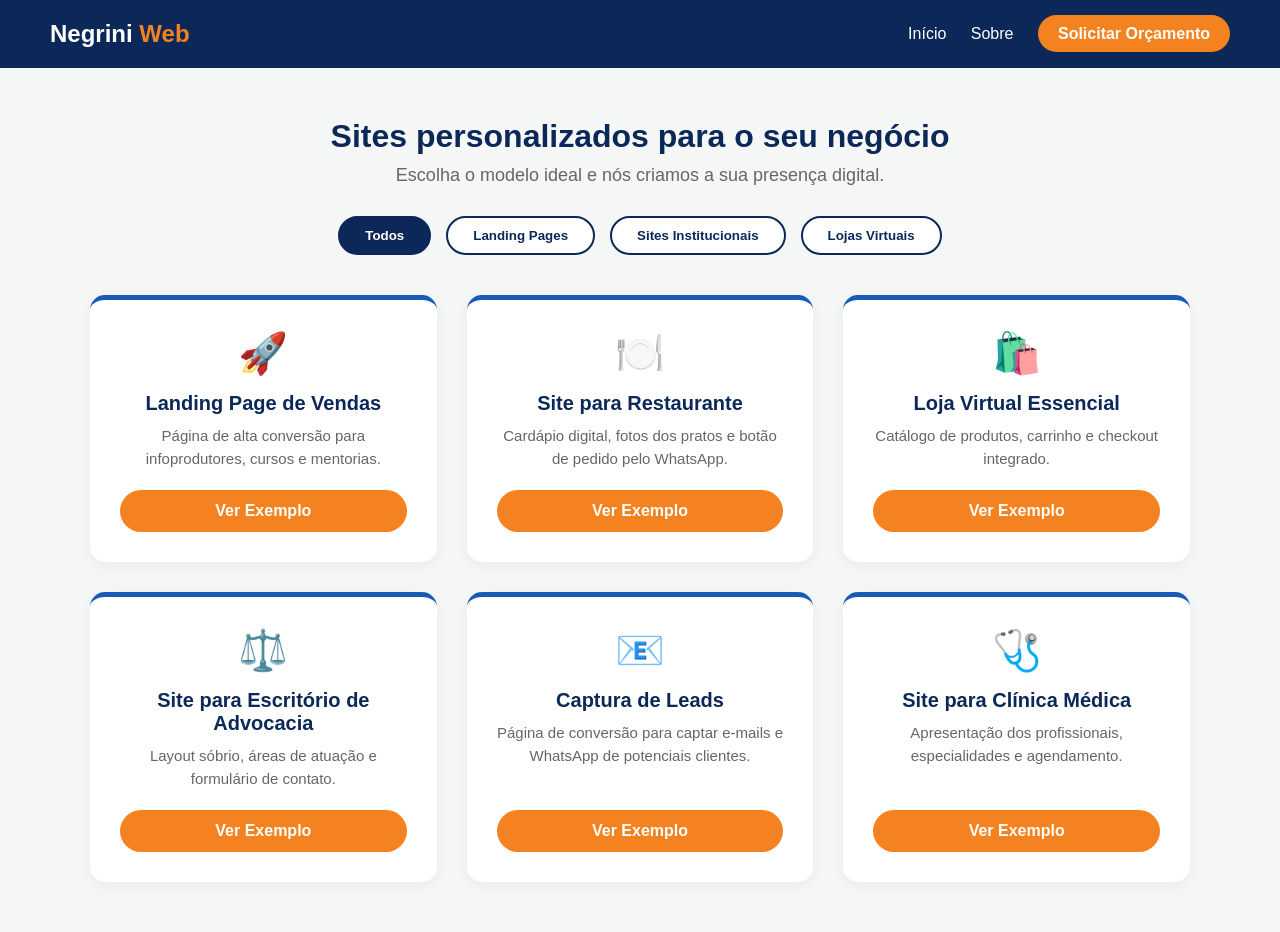
==== index.html @ 63f38533 "Add files via upload" ====
<!DOCTYPE html>
<html lang="pt-BR">
<head>
    <meta charset="UTF-8">
    <meta name="viewport" content="width=device-width, initial-scale=1.0">
    <title>Portfólio de Criação de Sites - Negrini Web</title>
    
    <!-- Meta tags para LinkedIn e Redes Sociais -->
    <meta property="og:title" content="Portfólio de Criação de Sites - Negrini Web" />
    <meta property="og:description" content="Sites personalizados para o seu negócio: Landing Pages, Sites Institucionais e Lojas Virtuais. Escolha o modelo ideal e nós criamos a sua presença digital." />
    <meta property="og:image" content="https://seu-usuario.github.io/nome-do-repositorio/preview.jpg" />
    <meta property="og:url" content="https://seu-usuario.github.io/nome-do-repositorio/" />
    <meta property="og:type" content="website" />
    
    <link rel="stylesheet" href="portfolio.css">
</head>
<body>

    <header>
        <div class="logo">Negrini <span>Web</span></div>
        <nav>
            <a href="#">Início</a>
            <a href="#">Sobre</a>
            <a href="#" class="btn-contato">Solicitar Orçamento</a>
        </nav>
    </header>

    <main>
        <section class="titulo-pagina">
            <h1>Sites personalizados para o seu negócio</h1>
            <p>Escolha o modelo ideal e nós criamos a sua presença digital.</p>
        </section>

        <!-- Botões de Filtro -->
        <section class="filtros">
            <button class="ativo" onclick="filtrarProjetos('todos')">Todos</button>
            <button onclick="filtrarProjetos('landing')">Landing Pages</button>
            <button onclick="filtrarProjetos('institucional')">Sites Institucionais</button>
            <button onclick="filtrarProjetos('loja')">Lojas Virtuais</button>
        </section>

        <!-- Grid de Projetos -->
        <section class="grid-portfolio" id="grid-portfolio">
            
            <!-- Projeto 1: Landing Page de Vendas -->
            <article class="card-projeto" data-categoria="landing">
                <div class="icone">🚀</div>
                <h3>Landing Page de Vendas</h3>
                <p>Página de alta conversão para infoprodutores, cursos e mentorias.</p>
                <a href="template-vendas.html" class="btn-selecionar" style="text-decoration: none; display: inline-block;">Ver Exemplo</a>
            </article>

            <!-- Projeto 2: Site para Restaurante -->
            <article class="card-projeto" data-categoria="institucional">
                <div class="icone">🍽️</div>
                <h3>Site para Restaurante</h3>
                <p>Cardápio digital, fotos dos pratos e botão de pedido pelo WhatsApp.</p>
                <a href="template-restaurante.html" class="btn-selecionar" style="text-decoration: none; display: inline-block;">Ver Exemplo</a>
            </article>

            <!-- Projeto 3: Loja Virtual Simples -->
            <article class="card-projeto" data-categoria="loja">
                <div class="icone">🛍️</div>
                <h3>Loja Virtual Essencial</h3>
                <p>Catálogo de produtos, carrinho e checkout integrado.</p>
                <a href="template-loja.html" class="btn-selecionar" style="text-decoration: none; display: inline-block;">Ver Exemplo</a>
            </article>

            <!-- Projeto 4: Site para Advogado -->
            <article class="card-projeto" data-categoria="institucional">
                <div class="icone">⚖️</div>
                <h3>Site para Escritório de Advocacia</h3>
                <p>Layout sóbrio, áreas de atuação e formulário de contato.</p>
                <a href="template-advocacia.html" class="btn-selecionar" style="text-decoration: none; display: inline-block;">Ver Exemplo</a>
            </article>

            <!-- Projeto 5: Template de Captura de Leads -->
            <article class="card-projeto" data-categoria="landing">
                <div class="icone">📧</div>
                <h3>Captura de Leads</h3>
                <p>Página de conversão para captar e-mails e WhatsApp de potenciais clientes.</p>
                <a href="template-leads.html" class="btn-selecionar" style="text-decoration: none; display: inline-block;">Ver Exemplo</a>
            </article>

            <!-- Projeto 6: Site para Clínica -->
            <article class="card-projeto" data-categoria="institucional">
                <div class="icone">🩺</div>
                <h3>Site para Clínica Médica</h3>
                <p>Apresentação dos profissionais, especialidades e agendamento.</p>
                <a href="template-clinica.html" class="btn-selecionar" style="text-decoration: none; display: inline-block;">Ver Exemplo</a>
            </article>

        </section>
    </main>

    <script src="portfolio.js"></script>
</body>
</html>
---- portfolio.css ----
/* RESET E GERAL */
* { margin: 0; padding: 0; box-sizing: border-box; font-family: 'Arial', sans-serif; }
body { background-color: #f4f7f6; color: #333; }

/* CABEÇALHO */
header {
    background-color: #0B2859;
    color: white;
    display: flex;
    justify-content: space-between;
    align-items: center;
    padding: 20px 50px;
}
.logo { font-size: 24px; font-weight: bold; }
.logo span { color: #F58220; }
nav a {
    color: white;
    text-decoration: none;
    margin-left: 20px;
    font-weight: 500;
}
nav .btn-contato {
    background-color: #F58220;
    padding: 10px 20px;
    border-radius: 50px;
    font-weight: bold;
    transition: 0.3s;
}
nav .btn-contato:hover { background-color: #D96F15; }

/* TÍTULOS */
.titulo-pagina {
    text-align: center;
    padding: 50px 20px 30px 20px;
}
.titulo-pagina h1 {
    color: #0B2859;
    font-size: 32px;
    margin-bottom: 10px;
}
.titulo-pagina p {
    color: #666;
    font-size: 18px;
}

/* BOTÕES DE FILTRO */
.filtros {
    display: flex;
    justify-content: center;
    gap: 15px;
    margin-bottom: 40px;
    flex-wrap: wrap;
}
.filtros button {
    background-color: #fff;
    color: #0B2859;
    border: 2px solid #0B2859;
    padding: 10px 25px;
    border-radius: 50px;
    font-weight: bold;
    cursor: pointer;
    transition: 0.3s;
}
.filtros button:hover,
.filtros button.ativo {
    background-color: #0B2859;
    color: white;
}

/* GRID DE PROJETOS */
.grid-portfolio {
    display: grid;
    grid-template-columns: repeat(auto-fit, minmax(300px, 1fr));
    gap: 30px;
    padding: 0 50px 50px 50px;
    max-width: 1200px;
    margin: 0 auto;
}

/* CARTÃO DE PROJETO */
.card-projeto {
    background-color: #fff;
    padding: 30px;
    border-radius: 15px;
    text-align: center;
    box-shadow: 0 4px 15px rgba(0,0,0,0.05);
    border-top: 5px solid #195AB4;
    transition: 0.3s;
    display: flex;
    flex-direction: column;
}
.card-projeto:hover {
    transform: translateY(-10px);
    border-top-color: #F58220;
    box-shadow: 0 10px 25px rgba(0,0,0,0.1);
}
.card-projeto .icone {
    font-size: 40px;
    margin-bottom: 15px;
}
.card-projeto h3 {
    color: #0B2859;
    font-size: 20px;
    margin-bottom: 10px;
}
.card-projeto p {
    color: #666;
    font-size: 15px;
    line-height: 1.5;
    margin-bottom: 20px;
    flex-grow: 1;
}

/* BOTÃO DE SELEÇÃO */
.btn-selecionar {
    background-color: #F58220;
    color: white;
    border: none;
    padding: 12px 20px;
    border-radius: 50px;
    font-weight: bold;
    cursor: pointer;
    transition: 0.3s;
}
.btn-selecionar:hover {
    background-color: #D96F15;
    transform: scale(1.05);
}

/* CLASSE PARA ESCONDER PROJETOS FILTRADOS */
.esconder { display: none; }
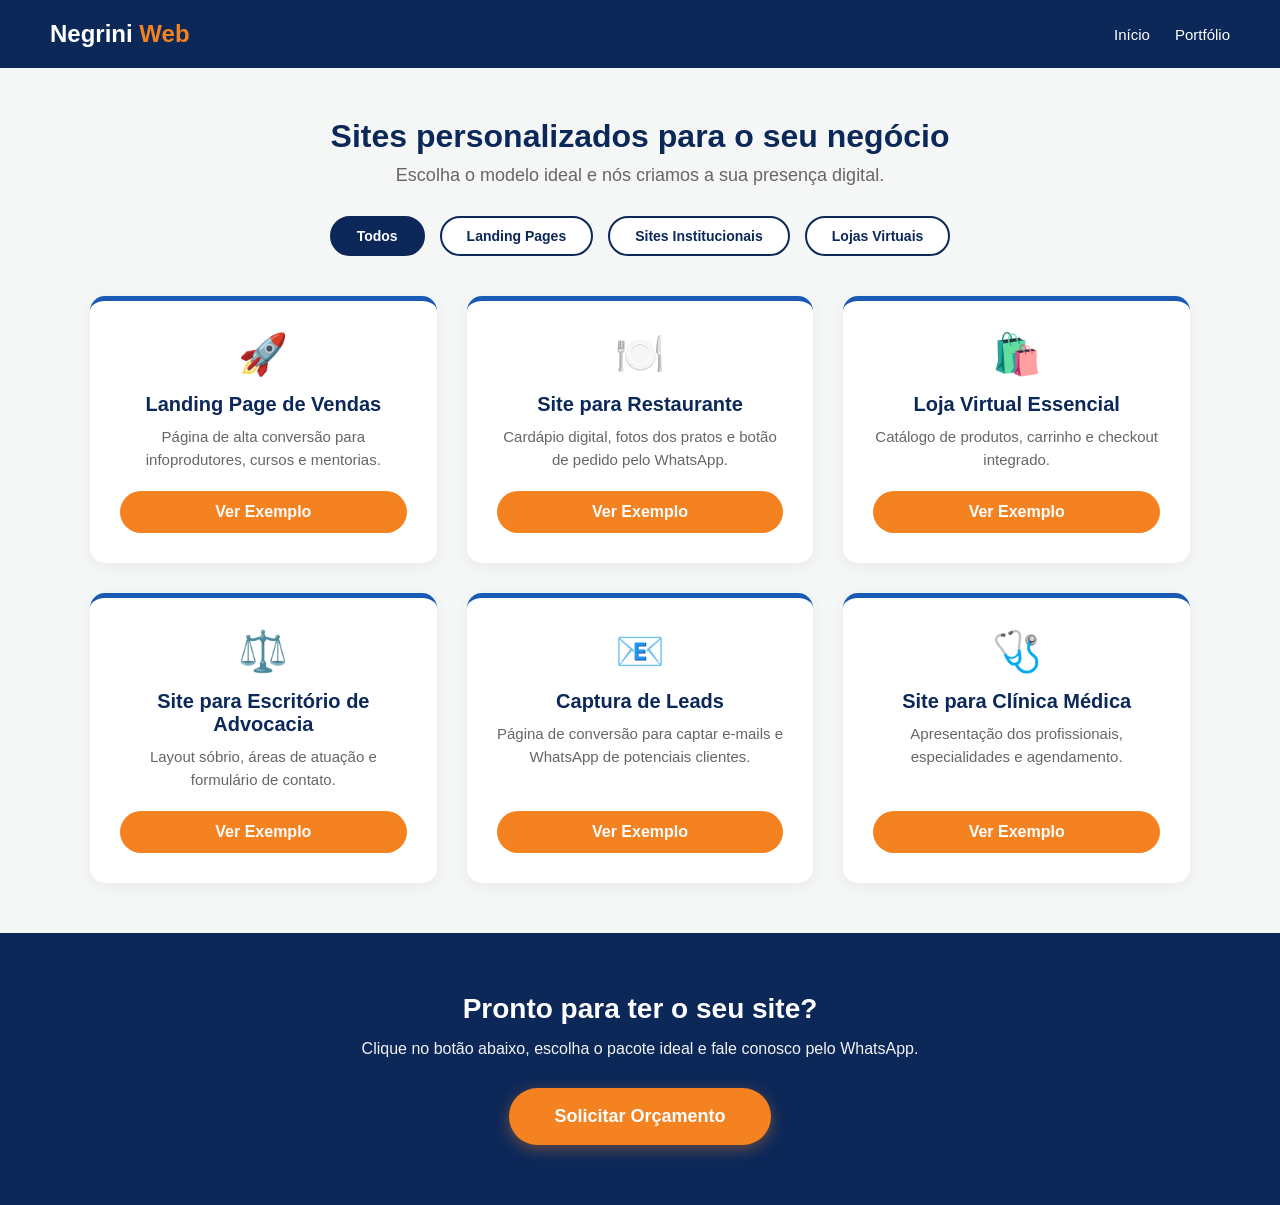
==== commit 72b3c7ed: "Add files via upload" ====
--- a/index.html
+++ b/index.html
@@ -8,8 +8,8 @@
     <!-- Meta tags para LinkedIn e Redes Sociais -->
     <meta property="og:title" content="Portfólio de Criação de Sites - Negrini Web" />
     <meta property="og:description" content="Sites personalizados para o seu negócio: Landing Pages, Sites Institucionais e Lojas Virtuais. Escolha o modelo ideal e nós criamos a sua presença digital." />
-    <meta property="og:image" content="https://seu-usuario.github.io/nome-do-repositorio/preview.jpg" />
-    <meta property="og:url" content="https://seu-usuario.github.io/nome-do-repositorio/" />
+    <meta property="og:image" content="https://helbertnegrini.github.io/negriniweb-portfolio/Negrini%20Web%20.jpeg" />
+    <meta property="og:url" content="https://helbertnegrini.github.io/negriniweb-portfolio/" />
     <meta property="og:type" content="website" />
     
     <link rel="stylesheet" href="portfolio.css">
@@ -20,34 +20,33 @@
         <div class="logo">Negrini <span>Web</span></div>
         <nav>
             <a href="#">Início</a>
-            <a href="#">Sobre</a>
-            <a href="#" class="btn-contato">Solicitar Orçamento</a>
+            <a href="#portfolio">Portfólio</a>
         </nav>
     </header>
 
     <main>
-        <section class="titulo-pagina">
+        <section class="titulo-pagina" id="portfolio">
             <h1>Sites personalizados para o seu negócio</h1>
             <p>Escolha o modelo ideal e nós criamos a sua presença digital.</p>
         </section>
 
         <!-- Botões de Filtro -->
         <section class="filtros">
-            <button class="ativo" onclick="filtrarProjetos('todos')">Todos</button>
-            <button onclick="filtrarProjetos('landing')">Landing Pages</button>
-            <button onclick="filtrarProjetos('institucional')">Sites Institucionais</button>
-            <button onclick="filtrarProjetos('loja')">Lojas Virtuais</button>
+            <button class="ativo" onclick="filtrarProjetos('todos', event)">Todos</button>
+            <button onclick="filtrarProjetos('landing', event)">Landing Pages</button>
+            <button onclick="filtrarProjetos('institucional', event)">Sites Institucionais</button>
+            <button onclick="filtrarProjetos('loja', event)">Lojas Virtuais</button>
         </section>
 
         <!-- Grid de Projetos -->
         <section class="grid-portfolio" id="grid-portfolio">
-            
+
             <!-- Projeto 1: Landing Page de Vendas -->
             <article class="card-projeto" data-categoria="landing">
                 <div class="icone">🚀</div>
                 <h3>Landing Page de Vendas</h3>
                 <p>Página de alta conversão para infoprodutores, cursos e mentorias.</p>
-                <a href="template-vendas.html" class="btn-selecionar" style="text-decoration: none; display: inline-block;">Ver Exemplo</a>
+                <a href="template-vendas.html" class="btn-selecionar">Ver Exemplo</a>
             </article>
 
             <!-- Projeto 2: Site para Restaurante -->
@@ -55,7 +54,7 @@
                 <div class="icone">🍽️</div>
                 <h3>Site para Restaurante</h3>
                 <p>Cardápio digital, fotos dos pratos e botão de pedido pelo WhatsApp.</p>
-                <a href="template-restaurante.html" class="btn-selecionar" style="text-decoration: none; display: inline-block;">Ver Exemplo</a>
+                <a href="template-restaurante.html" class="btn-selecionar">Ver Exemplo</a>
             </article>
 
             <!-- Projeto 3: Loja Virtual Simples -->
@@ -63,7 +62,7 @@
                 <div class="icone">🛍️</div>
                 <h3>Loja Virtual Essencial</h3>
                 <p>Catálogo de produtos, carrinho e checkout integrado.</p>
-                <a href="template-loja.html" class="btn-selecionar" style="text-decoration: none; display: inline-block;">Ver Exemplo</a>
+                <a href="template-loja.html" class="btn-selecionar">Ver Exemplo</a>
             </article>
 
             <!-- Projeto 4: Site para Advogado -->
@@ -71,7 +70,7 @@
                 <div class="icone">⚖️</div>
                 <h3>Site para Escritório de Advocacia</h3>
                 <p>Layout sóbrio, áreas de atuação e formulário de contato.</p>
-                <a href="template-advocacia.html" class="btn-selecionar" style="text-decoration: none; display: inline-block;">Ver Exemplo</a>
+                <a href="template-advocacia.html" class="btn-selecionar">Ver Exemplo</a>
             </article>
 
             <!-- Projeto 5: Template de Captura de Leads -->
@@ -79,7 +78,7 @@
                 <div class="icone">📧</div>
                 <h3>Captura de Leads</h3>
                 <p>Página de conversão para captar e-mails e WhatsApp de potenciais clientes.</p>
-                <a href="template-leads.html" class="btn-selecionar" style="text-decoration: none; display: inline-block;">Ver Exemplo</a>
+                <a href="template-leads.html" class="btn-selecionar">Ver Exemplo</a>
             </article>
 
             <!-- Projeto 6: Site para Clínica -->
@@ -87,11 +86,78 @@
                 <div class="icone">🩺</div>
                 <h3>Site para Clínica Médica</h3>
                 <p>Apresentação dos profissionais, especialidades e agendamento.</p>
-                <a href="template-clinica.html" class="btn-selecionar" style="text-decoration: none; display: inline-block;">Ver Exemplo</a>
+                <a href="template-clinica.html" class="btn-selecionar">Ver Exemplo</a>
             </article>
 
         </section>
+
+        <!-- CTA Final: Botão de Orçamento -->
+        <section class="cta-final">
+            <h2>Pronto para ter o seu site?</h2>
+            <p>Clique no botão abaixo, escolha o pacote ideal e fale conosco pelo WhatsApp.</p>
+            <button onclick="abrirModalPacotes()" class="btn-orcamento">Solicitar Orçamento</button>
+        </section>
     </main>
+
+    <!-- MODAL DE PACOTES (aparece ao clicar no botão) -->
+    <div class="modal-overlay" id="modalPacotes">
+        <div class="modal-conteudo">
+            <button class="btn-fechar" onclick="fecharModalPacotes()">✕</button>
+            <h2>Escolha o Pacote Ideal</h2>
+            <p class="subtitulo-modal">Cada pacote inclui hospedagem, domínio e suporte. Clique no que combina com você.</p>
+
+            <div class="grid-pacotes">
+
+                <!-- Pacote 1: Essencial -->
+                <div class="card-pacote">
+                    <h3>Essencial</h3>
+                    <p class="preco-pacote">A partir de <span>R$ 1.500</span></p>
+                    <ul class="lista-pacote">
+                        <li>✅ Site com até 4 páginas</li>
+                        <li>✅ Design responsivo</li>
+                        <li>✅ Formulário de contato</li>
+                        <li>✅ Botão de WhatsApp</li>
+                        <li>✅ Hospedagem e domínio configurados</li>
+                    </ul>
+                    <a href="https://wa.me/5531999999999?text=Ol%C3%A1!%20Tenho%20interesse%20no%20Pacote%20Essencial%20da%20Negrini%20Web." class="btn-pacote" target="_blank">Quero o Essencial</a>
+                </div>
+
+                <!-- Pacote 2: Profissional -->
+                <div class="card-pacote destaque">
+                    <div class="selo-popular">Mais Popular</div>
+                    <h3>Profissional</h3>
+                    <p class="preco-pacote">A partir de <span>R$ 3.500</span></p>
+                    <ul class="lista-pacote">
+                        <li>✅ Site com até 8 páginas</li>
+                        <li>✅ Design responsivo e moderno</li>
+                        <li>✅ SEO básico (Google)</li>
+                        <li>✅ Integração com WhatsApp</li>
+                        <li>✅ Blog ou catálogo de produtos</li>
+                        <li>✅ Hospedagem e domínio configurados</li>
+                    </ul>
+                    <a href="https://wa.me/5531999999999?text=Ol%C3%A1!%20Tenho%20interesse%20no%20Pacote%20Profissional%20da%20Negrini%20Web." class="btn-pacote" target="_blank">Quero o Profissional</a>
+                </div>
+
+                <!-- Pacote 3: Premium -->
+                <div class="card-pacote">
+                    <h3>Premium</h3>
+                    <p class="preco-pacote">A partir de <span>R$ 7.000</span></p>
+                    <ul class="lista-pacote">
+                        <li>✅ Site com até 15 páginas</li>
+                        <li>✅ E-commerce completo</li>
+                        <li>✅ Checkout integrado (Pix, Cartão, Boleto)</li>
+                        <li>✅ Integração com CRM e automações</li>
+                        <li>✅ SEO avançado e Google Analytics</li>
+                        <li>✅ Suporte prioritário por 6 meses</li>
+                    </ul>
+                    <a href="https://wa.me/5531999999999?text=Ol%C3%A1!%20Tenho%20interesse%20no%20Pacote%20Premium%20da%20Negrini%20Web." class="btn-pacote" target="_blank">Quero o Premium</a>
+                </div>
+
+            </div>
+
+            <p class="modal-rodape">Não encontrou o que procurava? <a href="https://wa.me/5531999999999?text=Ol%C3%A1!%20Gostaria%20de%20um%20or%C3%A7amento%20personalizado." target="_blank">Fale conosco para um orçamento personalizado</a>.</p>
+        </div>
+    </div>
 
     <script src="portfolio.js"></script>
 </body>
--- a/portfolio.css
+++ b/portfolio.css
@@ -10,23 +10,26 @@
     justify-content: space-between;
     align-items: center;
     padding: 20px 50px;
+    flex-wrap: wrap;
+    gap: 15px;
 }
 .logo { font-size: 24px; font-weight: bold; }
 .logo span { color: #F58220; }
+
+nav {
+    display: flex;
+    align-items: center;
+    gap: 25px;
+    flex-wrap: wrap;
+}
 nav a {
     color: white;
     text-decoration: none;
-    margin-left: 20px;
     font-weight: 500;
-}
-nav .btn-contato {
-    background-color: #F58220;
-    padding: 10px 20px;
-    border-radius: 50px;
-    font-weight: bold;
-    transition: 0.3s;
-}
-nav .btn-contato:hover { background-color: #D96F15; }
+    font-size: 15px;
+    transition: 0.3s;
+}
+nav a:hover { color: #F58220; }
 
 /* TÍTULOS */
 .titulo-pagina {
@@ -50,6 +53,7 @@
     gap: 15px;
     margin-bottom: 40px;
     flex-wrap: wrap;
+    padding: 0 15px;
 }
 .filtros button {
     background-color: #fff;
@@ -60,6 +64,7 @@
     font-weight: bold;
     cursor: pointer;
     transition: 0.3s;
+    font-size: 14px;
 }
 .filtros button:hover,
 .filtros button.ativo {
@@ -94,22 +99,9 @@
     border-top-color: #F58220;
     box-shadow: 0 10px 25px rgba(0,0,0,0.1);
 }
-.card-projeto .icone {
-    font-size: 40px;
-    margin-bottom: 15px;
-}
-.card-projeto h3 {
-    color: #0B2859;
-    font-size: 20px;
-    margin-bottom: 10px;
-}
-.card-projeto p {
-    color: #666;
-    font-size: 15px;
-    line-height: 1.5;
-    margin-bottom: 20px;
-    flex-grow: 1;
-}
+.card-projeto .icone { font-size: 40px; margin-bottom: 15px; }
+.card-projeto h3 { color: #0B2859; font-size: 20px; margin-bottom: 10px; }
+.card-projeto p { color: #666; font-size: 15px; line-height: 1.5; margin-bottom: 20px; flex-grow: 1; }
 
 /* BOTÃO DE SELEÇÃO */
 .btn-selecionar {
@@ -121,11 +113,212 @@
     font-weight: bold;
     cursor: pointer;
     transition: 0.3s;
-}
-.btn-selecionar:hover {
-    background-color: #D96F15;
-    transform: scale(1.05);
-}
+    text-decoration: none;
+    display: inline-block;
+    text-align: center;
+}
+.btn-selecionar:hover { background-color: #D96F15; transform: scale(1.05); }
+
+/* CTA FINAL (BOTÃO DE ORÇAMENTO) */
+.cta-final {
+    background-color: #0B2859;
+    color: white;
+    text-align: center;
+    padding: 60px 20px;
+}
+.cta-final h2 { font-size: 28px; margin-bottom: 15px; }
+.cta-final p { font-size: 16px; color: #F2F2F2; margin-bottom: 30px; max-width: 600px; margin-left: auto; margin-right: auto; }
+.btn-orcamento {
+    background-color: #F58220;
+    color: white;
+    border: none;
+    padding: 18px 45px;
+    border-radius: 50px;
+    font-size: 18px;
+    font-weight: bold;
+    cursor: pointer;
+    transition: 0.3s;
+    box-shadow: 0 4px 15px rgba(245, 130, 32, 0.4);
+}
+.btn-orcamento:hover { background-color: #D96F15; transform: scale(1.05); }
+
+/* ============================
+   MODAL DE PACOTES
+   ============================ */
+.modal-overlay {
+    display: none; /* Escondido por padrão */
+    position: fixed;
+    top: 0; left: 0;
+    width: 100%;
+    height: 100%;
+    background-color: rgba(0,0,0,0.7);
+    z-index: 2000;
+    justify-content: center;
+    align-items: center;
+    padding: 20px;
+    overflow-y: auto;
+}
+.modal-conteudo {
+    background-color: #f4f7f6;
+    border-radius: 20px;
+    max-width: 1100px;
+    width: 100%;
+    padding: 50px 30px 30px 30px;
+    position: relative;
+    max-height: 90vh;
+    overflow-y: auto;
+    animation: aparecerModal 0.3s ease;
+}
+@keyframes aparecerModal {
+    from { opacity: 0; transform: scale(0.95); }
+    to { opacity: 1; transform: scale(1); }
+}
+.btn-fechar {
+    position: absolute;
+    top: 15px;
+    right: 20px;
+    background: #0B2859;
+    color: white;
+    border: none;
+    width: 40px;
+    height: 40px;
+    border-radius: 50%;
+    font-size: 20px;
+    cursor: pointer;
+    transition: 0.3s;
+    display: flex;
+    align-items: center;
+    justify-content: center;
+}
+.btn-fechar:hover { background: #F58220; transform: rotate(90deg); }
+
+.modal-conteudo h2 {
+    text-align: center;
+    color: #0B2859;
+    font-size: 30px;
+    margin-bottom: 10px;
+}
+.subtitulo-modal {
+    text-align: center;
+    color: #666;
+    font-size: 15px;
+    margin-bottom: 35px;
+    max-width: 700px;
+    margin-left: auto;
+    margin-right: auto;
+}
+.grid-pacotes {
+    display: flex;
+    justify-content: center;
+    gap: 25px;
+    flex-wrap: wrap;
+    align-items: stretch;
+}
+.card-pacote {
+    background: white;
+    padding: 30px 20px;
+    border-radius: 15px;
+    width: 300px;
+    box-shadow: 0 4px 15px rgba(0,0,0,0.08);
+    border-top: 5px solid #195AB4;
+    transition: 0.3s;
+    display: flex;
+    flex-direction: column;
+    position: relative;
+}
+.card-pacote:hover {
+    transform: translateY(-8px);
+    box-shadow: 0 15px 35px rgba(0,0,0,0.15);
+    border-top-color: #F58220;
+}
+.card-pacote.destaque {
+    border: 3px solid #F58220;
+    border-top: 5px solid #F58220;
+}
+.selo-popular {
+    position: absolute;
+    top: -15px;
+    left: 50%;
+    transform: translateX(-50%);
+    background-color: #F58220;
+    color: white;
+    padding: 6px 20px;
+    border-radius: 50px;
+    font-size: 11px;
+    font-weight: bold;
+    text-transform: uppercase;
+    white-space: nowrap;
+}
+.card-pacote h3 { color: #0B2859; font-size: 22px; margin-bottom: 10px; text-align: center; }
+.preco-pacote { color: #666; font-size: 14px; margin-bottom: 20px; text-align: center; }
+.preco-pacote span { display: block; color: #F58220; font-size: 28px; font-weight: bold; margin-top: 5px; }
+.lista-pacote { list-style: none; text-align: left; margin-bottom: 25px; flex-grow: 1; }
+.lista-pacote li { font-size: 13px; color: #444; padding: 7px 0; border-bottom: 1px solid #f0f0f0; }
+.btn-pacote {
+    background-color: #0B2859;
+    color: white;
+    padding: 14px 20px;
+    border-radius: 50px;
+    text-decoration: none;
+    font-weight: bold;
+    font-size: 14px;
+    text-align: center;
+    transition: 0.3s;
+    display: block;
+}
+.btn-pacote:hover { background-color: #F58220; transform: scale(1.03); }
+.card-pacote.destaque .btn-pacote { background-color: #F58220; }
+.card-pacote.destaque .btn-pacote:hover { background-color: #D96F15; }
+.modal-rodape {
+    text-align: center;
+    margin-top: 30px;
+    color: #666;
+    font-size: 14px;
+}
+.modal-rodape a { color: #F58220; font-weight: bold; text-decoration: none; }
+.modal-rodape a:hover { text-decoration: underline; }
 
 /* CLASSE PARA ESCONDER PROJETOS FILTRADOS */
-.esconder { display: none; }+.esconder { display: none; }
+
+/* ============================
+   RESPONSIVIDADE PARA CELULAR
+   ============================ */
+@media (max-width: 768px) {
+
+    /* Cabeçalho */
+    header { flex-direction: column; padding: 15px 20px; text-align: center; gap: 10px; }
+    .logo { font-size: 26px; }
+    nav { justify-content: center; gap: 15px; }
+    nav a { font-size: 14px; }
+
+    /* Títulos */
+    .titulo-pagina { padding: 30px 20px 20px 20px; }
+    .titulo-pagina h1 { font-size: 24px; }
+    .titulo-pagina p { font-size: 15px; }
+
+    /* Filtros */
+    .filtros { gap: 8px; padding: 0 15px; margin-bottom: 30px; }
+    .filtros button { padding: 8px 16px; font-size: 13px; }
+
+    /* Grid de projetos */
+    .grid-portfolio { grid-template-columns: 1fr; padding: 0 20px 30px 20px; gap: 20px; }
+    .card-projeto { padding: 25px 20px; }
+    .card-projeto h3 { font-size: 18px; }
+    .card-projeto p { font-size: 14px; }
+
+    /* CTA Final */
+    .cta-final { padding: 40px 20px; }
+    .cta-final h2 { font-size: 22px; }
+    .cta-final p { font-size: 15px; }
+    .btn-orcamento { padding: 15px 30px; font-size: 16px; width: 100%; max-width: 320px; }
+
+    /* Modal de Pacotes */
+    .modal-conteudo { padding: 50px 20px 20px 20px; }
+    .modal-conteudo h2 { font-size: 24px; }
+    .subtitulo-modal { font-size: 14px; margin-bottom: 25px; }
+    .grid-pacotes { gap: 20px; }
+    .card-pacote { width: 100%; max-width: 350px; }
+    .preco-pacote span { font-size: 26px; }
+    .btn-fechar { width: 35px; height: 35px; font-size: 18px; top: 10px; right: 10px; }
+}
